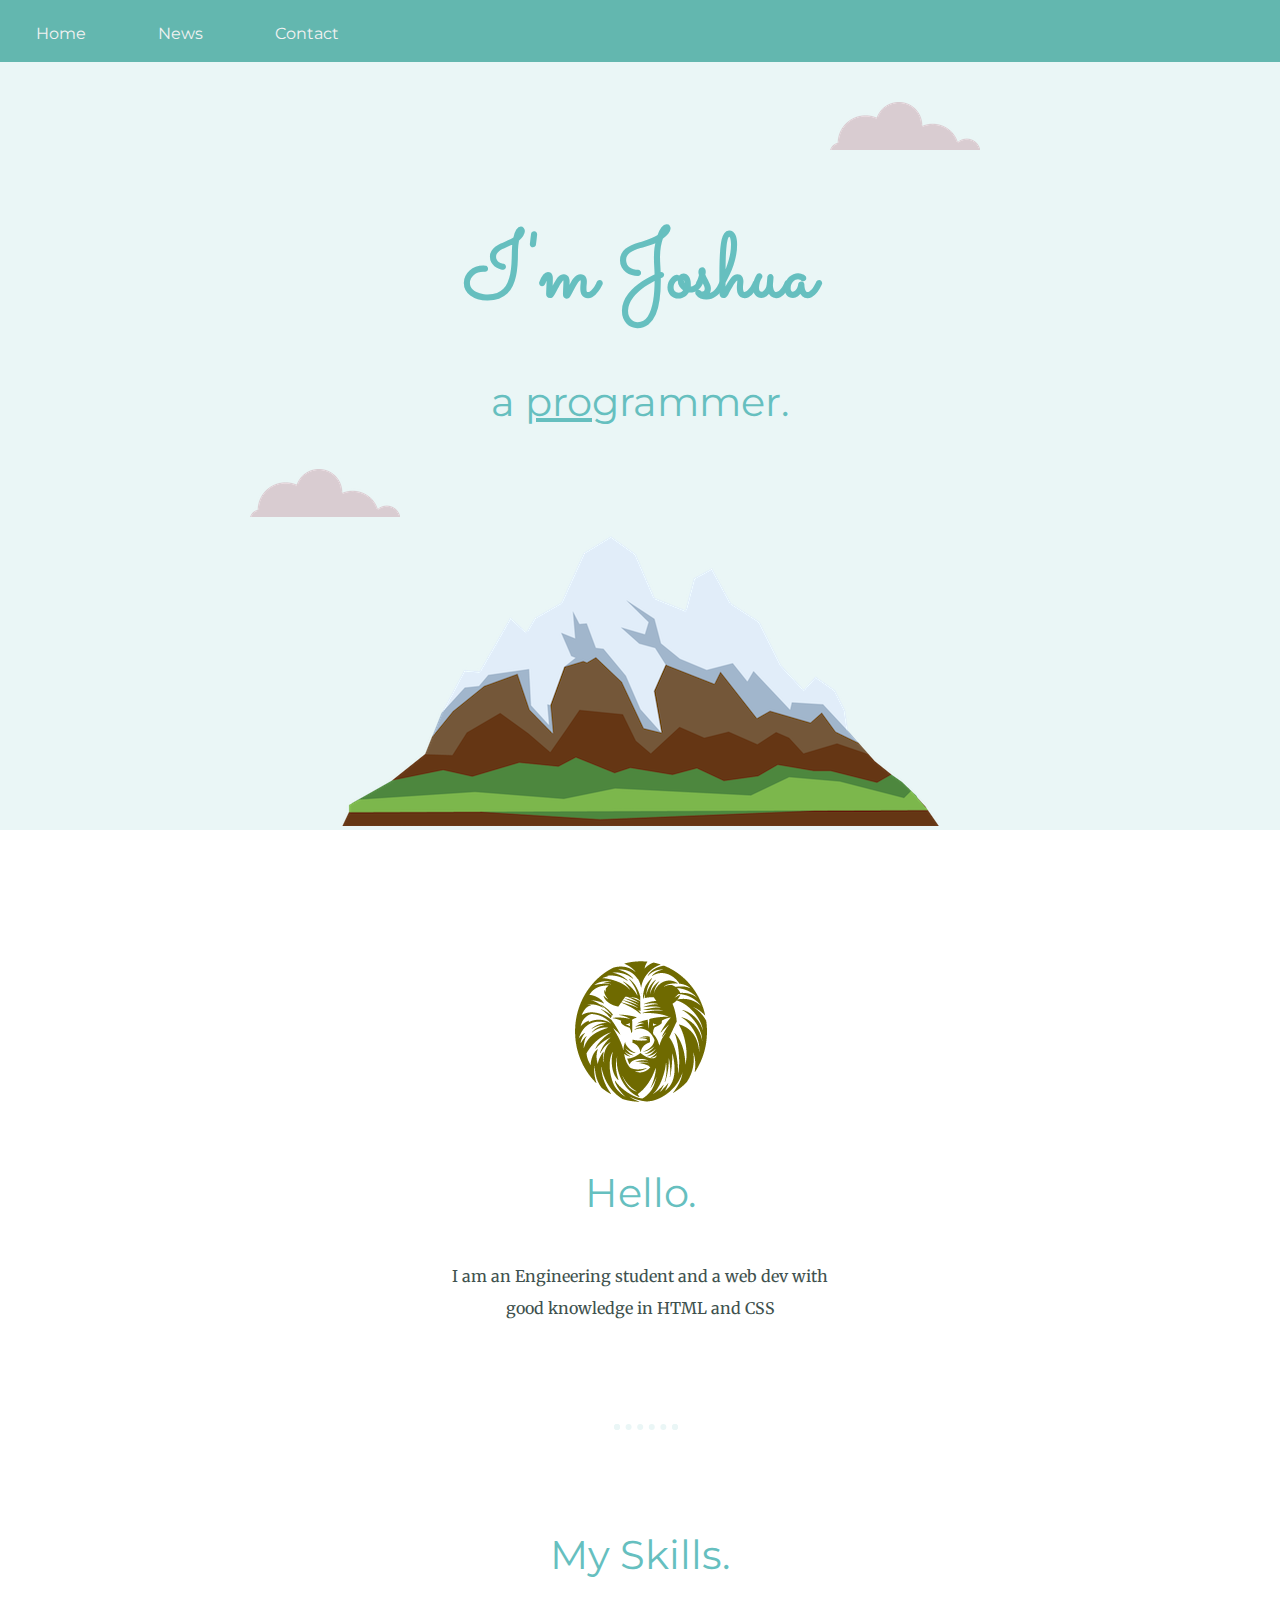
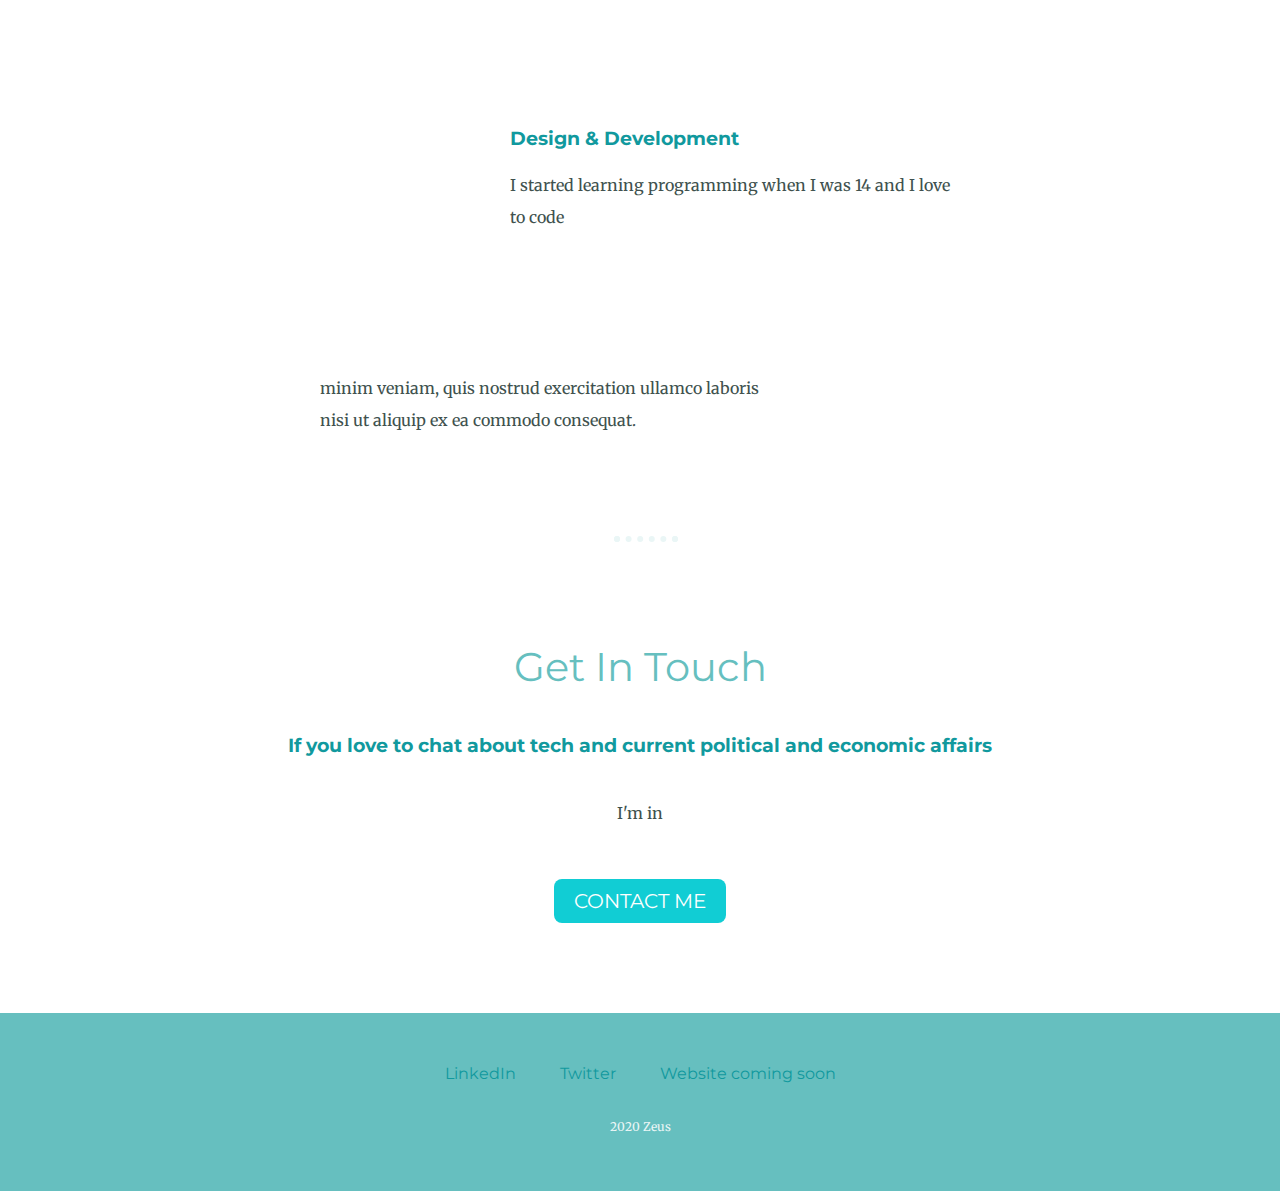
==== index.html @ 71452288 "first commit" ====
<!DOCTYPE html>
<html>

<head>
  <meta charset="utf-8">
  <title>Joshua</title>
  <link rel="stylesheet" href="css/styles.css">
  <link href="https://fonts.googleapis.com/css?family=Merriweather|Montserrat|Sacramento" rel="stylesheet">
  <link rel="icon" href="favicon.ico">
</head>

<body>
  <div class="navbar">
    <a href="#home">Home</a>
    <a href="#news">News</a>
    <a href="#contact">Contact</a>
  </div>

  <div class="main">
    
  </div>

  <div class="top-section">
    <img class="top-cloud" src="images/cloud.png" alt="cloud">
    <div class="title-text">
      <h1>I'm Joshua</h1>
      <h2>a <span class="pro">pro</span>grammer.</h2>
    </div>
    <img class="bottom-cloud" src="images/cloud.png" alt="cloud">
    <img class="mountain" src="images/mountain.png" alt="mountain-img">
  </div>

  <div class="middle-section">
    <div class="profile">
      <img src="images/lion.png">
      <h2>Hello.</h2>
      <p class="intro">I am an Engineering student and a web dev with good knowledge in HTML and CSS</p>
    </div>
    <hr>
    <div class="skills">
      <h2>My Skills.</h2>
      <div class="skill-row">
        <iframe src="https://giphy.com/embed/ko7twHhomhk8E"  class="code-img"  frameBorder="0"></iframe><br>

          <h3>Design & Development</h3>
          <p>I started learning programming when I was 14 and I love to code</p>


      </div>
      <div class="skill-row">
        <iframe src="https://giphy.com/embed/PmjVWXnObsSZ8uzj7K" frameBorder="0" class="chilli-img"></iframe><br>

        <h3></h3>
        <p>minim veniam, quis nostrud exercitation ullamco laboris nisi ut aliquip ex ea commodo consequat. </p>

      </div>
    </div>
    <hr>
    <div class="contact-me">
      <h2>Get In Touch</h2>
      <h3>If you love to chat about tech and current political and economic affairs</h3>
      <p class="contact-message">I'm in</p>
      <a class="btn" href="mailto:sierra.eternal@gmail.com">CONTACT ME</a>
    </div>
  </div>


  <div class="bottom-section">
  <a class="footer-link" href="https://www.linkedin.com/in">LinkedIn</a>
  <a class="footer-link" href="https://twitter.com">Twitter</a>
  <a class="footer-link" >Website coming soon</a>
  <p class="copyright">2020 Zeus</p>
  </div>
</body>

</html>
---- css/styles.css ----
body {
  color: #40514E;
  font-family: 'Merriweather', serif;
  margin: 0;
}

h1 {
  color: #66BFBF;
  font-family: 'Sacramento', sans-serif;
  font-size: 5.625rem;
  margin-bottom: 0;
  margin-top: 0;
  padding-top: 50px;
}

h2 {
  color: #66BFBF;
  font-family: 'Montserrat', sans-serif;
  font-size: 2.5rem;
  font-weight: normal;
  padding-bottom: 10px;
}

h3 {
  color: #11999E;
  font-family: 'Montserrat', sans-serif;
}

a {
  color: #11999E;
  font-family: 'Montserrat', sans-serif;
  margin: 10px 20px;
  text-decoration: none;
}

a:hover {
  color: #EAF6F6;
}

hr {
  border: dotted #EAF6F6 6px;
  border-bottom: none;
  margin: 100px 48%;
  width: 4%;
}

p {
  line-height: 2;
}

.top-section {
  background-color: #EAF6F6;
  display: block;
  padding-top: 100px;
  position: relative;
  text-align: center;
}

.middle-section {
  padding: 100px 0;
  text-align: center;
}

.bottom-section {
  background-color: #66BFBF;
  margin: auto;
  padding: 50px 0 20px;
  text-align: center;
}

.intro {
  margin: auto;
  width: 30%;
}

.skill-row {
  margin: 100px auto;
  text-align: left;
  width: 50%;
}

.top-cloud {
  position: absolute;
  right: 300px;
  top: 40px;
}

.bottom-cloud {
  left: 250px;
  position: absolute;
}

.pro {
  text-decoration: underline;
}

.copyright {
  color: #EAF6F6;
  font-size: 0.75rem;
  padding: 20px 0 20px;
}

.contact-message {
  margin: 40px auto 60px;
  width: 40%;
}

.code-img {
  float: left;
  margin-right: 30px;
  width: 25%;
}

.chilli-img {
  float: right;
  margin-left: 30px;
  width: 25%;
}

.btn {
  -moz-border-radius: 8;
  -webkit-border-radius: 8;
  background-image: -moz-linear-gradient(top, #11cdd4, #11999e);
  background-image: -ms-linear-gradient(top, #11cdd4, #11999e);
  background-image: -o-linear-gradient(top, #11cdd4, #11999e);
  background-image: -webkit-linear-gradient(top, #11cdd4, #11999e);
  background-image: linear-gradient(to bottom, #11cdd4, #11999e);
  background: #11cdd4;
  border-radius: 8px;
  color: #ffffff;
  font-family: 'Montserrat', sans-serif;
  font-size: 20px;
  padding: 10px 20px 10px 20px;
  text-decoration: none;
}

.btn:hover {
  background: #30e3cb;
  background-image: -moz-linear-gradient(top, #30e3cb, #2bc4ad);
  background-image: -ms-linear-gradient(top, #30e3cb, #2bc4ad);
  background-image: -o-linear-gradient(top, #30e3cb, #2bc4ad);
  background-image: -webkit-linear-gradient(top, #30e3cb, #2bc4ad);
  background-image: linear-gradient(to bottom, #30e3cb, #2bc4ad);
  text-decoration: none;
}

.navbar {
  overflow: hidden;
  background-color: #63b7af;
  position: fixed;
  top: 0;
  width: 100%;
}

.navbar a {
  float: left;
  display: block;
  color: #f2f2f2;
  text-align: center;
  padding: 14px 16px;
  text-decoration: none;
}

.navbar a:hover {
  background: #ddd;
  color: black;
}

.main {
  padding: 16px;
    margin-top: 30px;

}
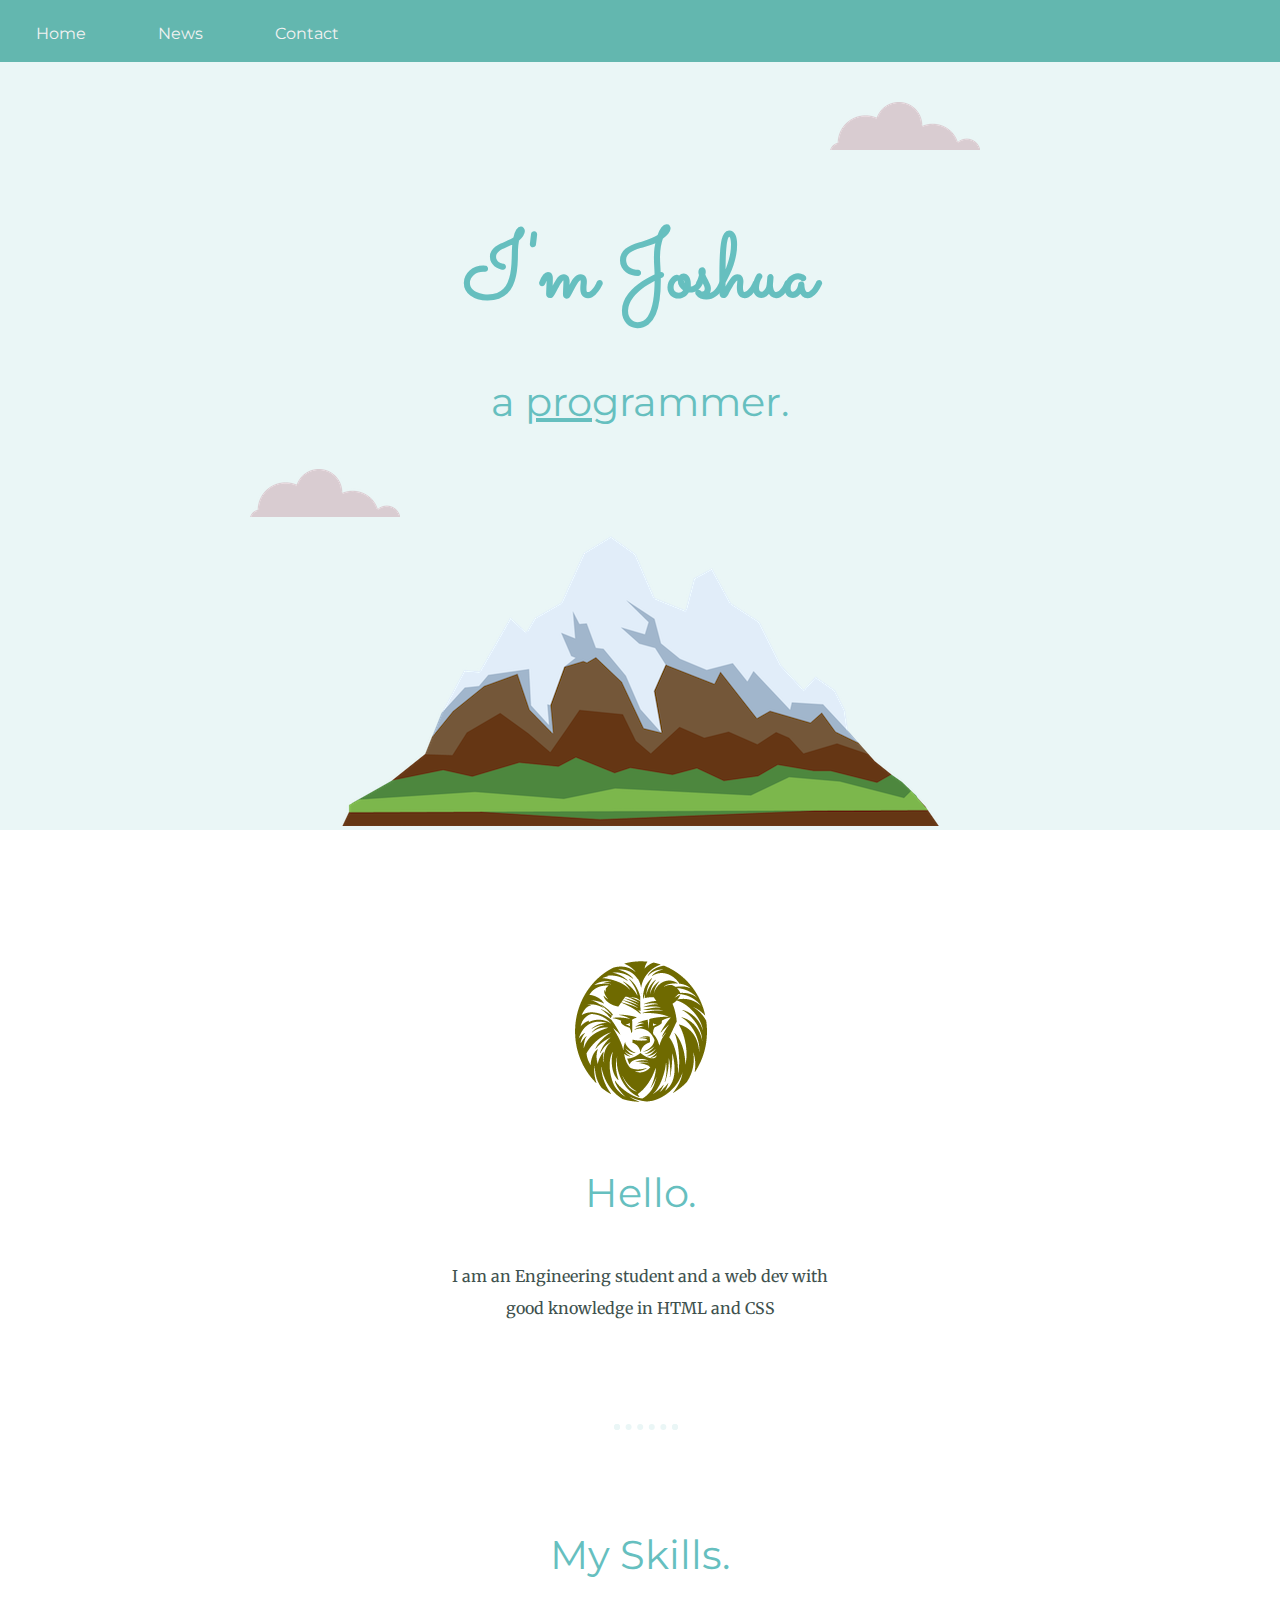
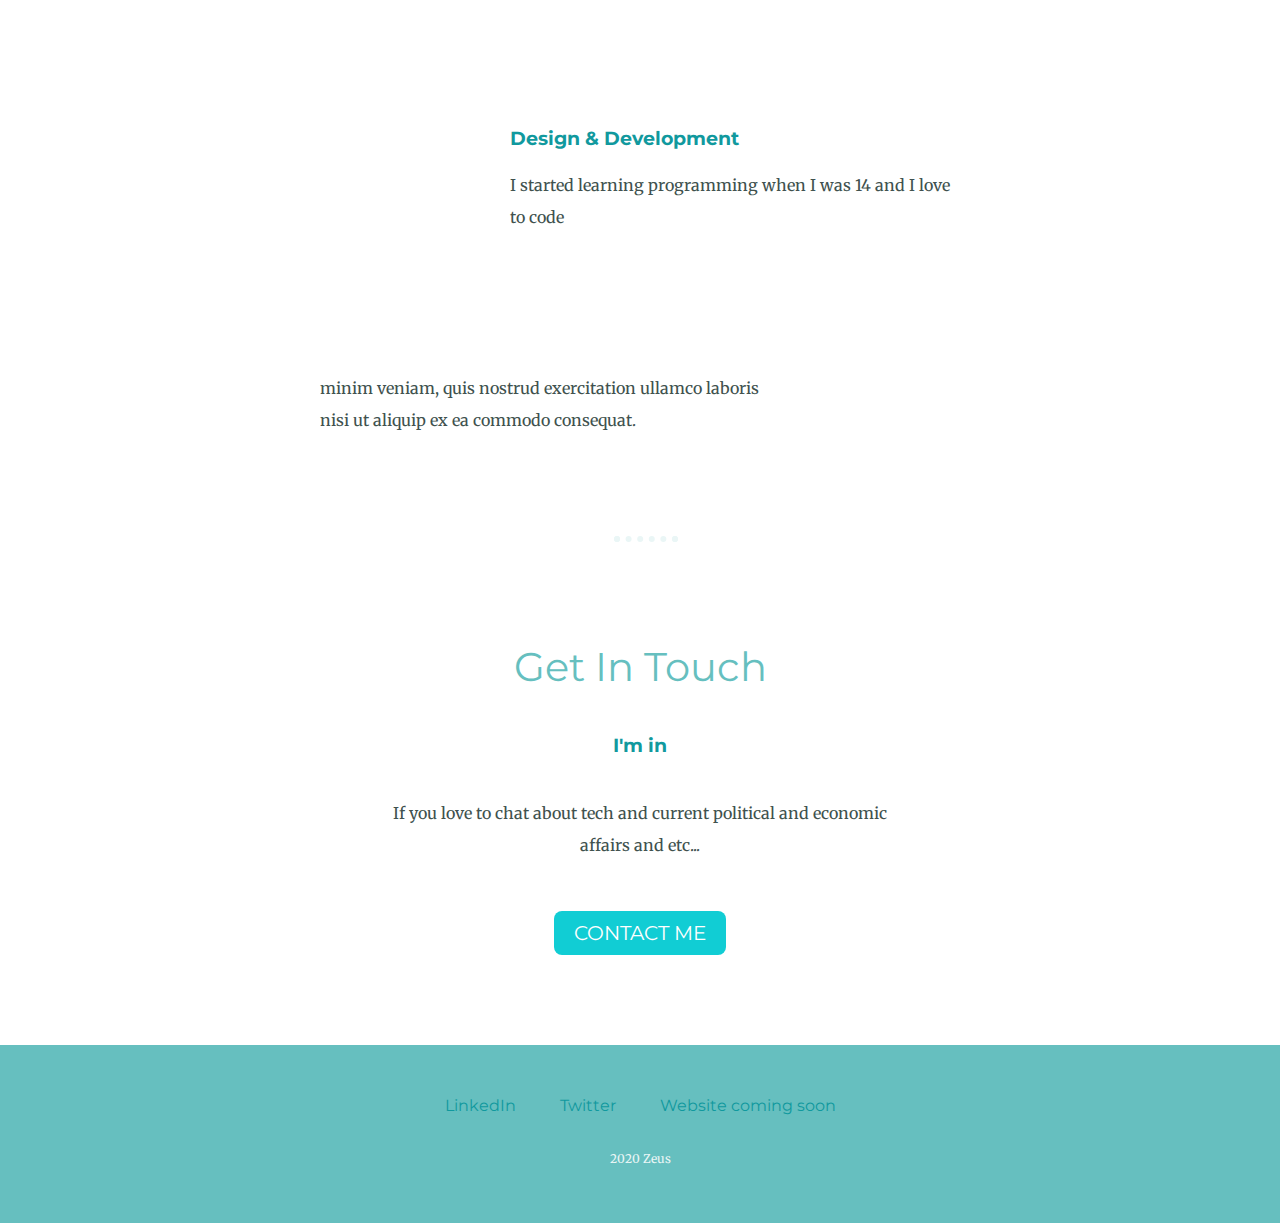
==== commit 68e58944: "second commit" ====
--- a/index.html
+++ b/index.html
@@ -17,7 +17,7 @@
   </div>
 
   <div class="main">
-    
+
   </div>
 
   <div class="top-section">
@@ -58,8 +58,8 @@
     <hr>
     <div class="contact-me">
       <h2>Get In Touch</h2>
-      <h3>If you love to chat about tech and current political and economic affairs</h3>
-      <p class="contact-message">I'm in</p>
+      <h3>I'm in</h3>
+      <p class="contact-message">If you love to chat about tech and current political and economic affairs and etc...</p>
       <a class="btn" href="mailto:sierra.eternal@gmail.com">CONTACT ME</a>
     </div>
   </div>
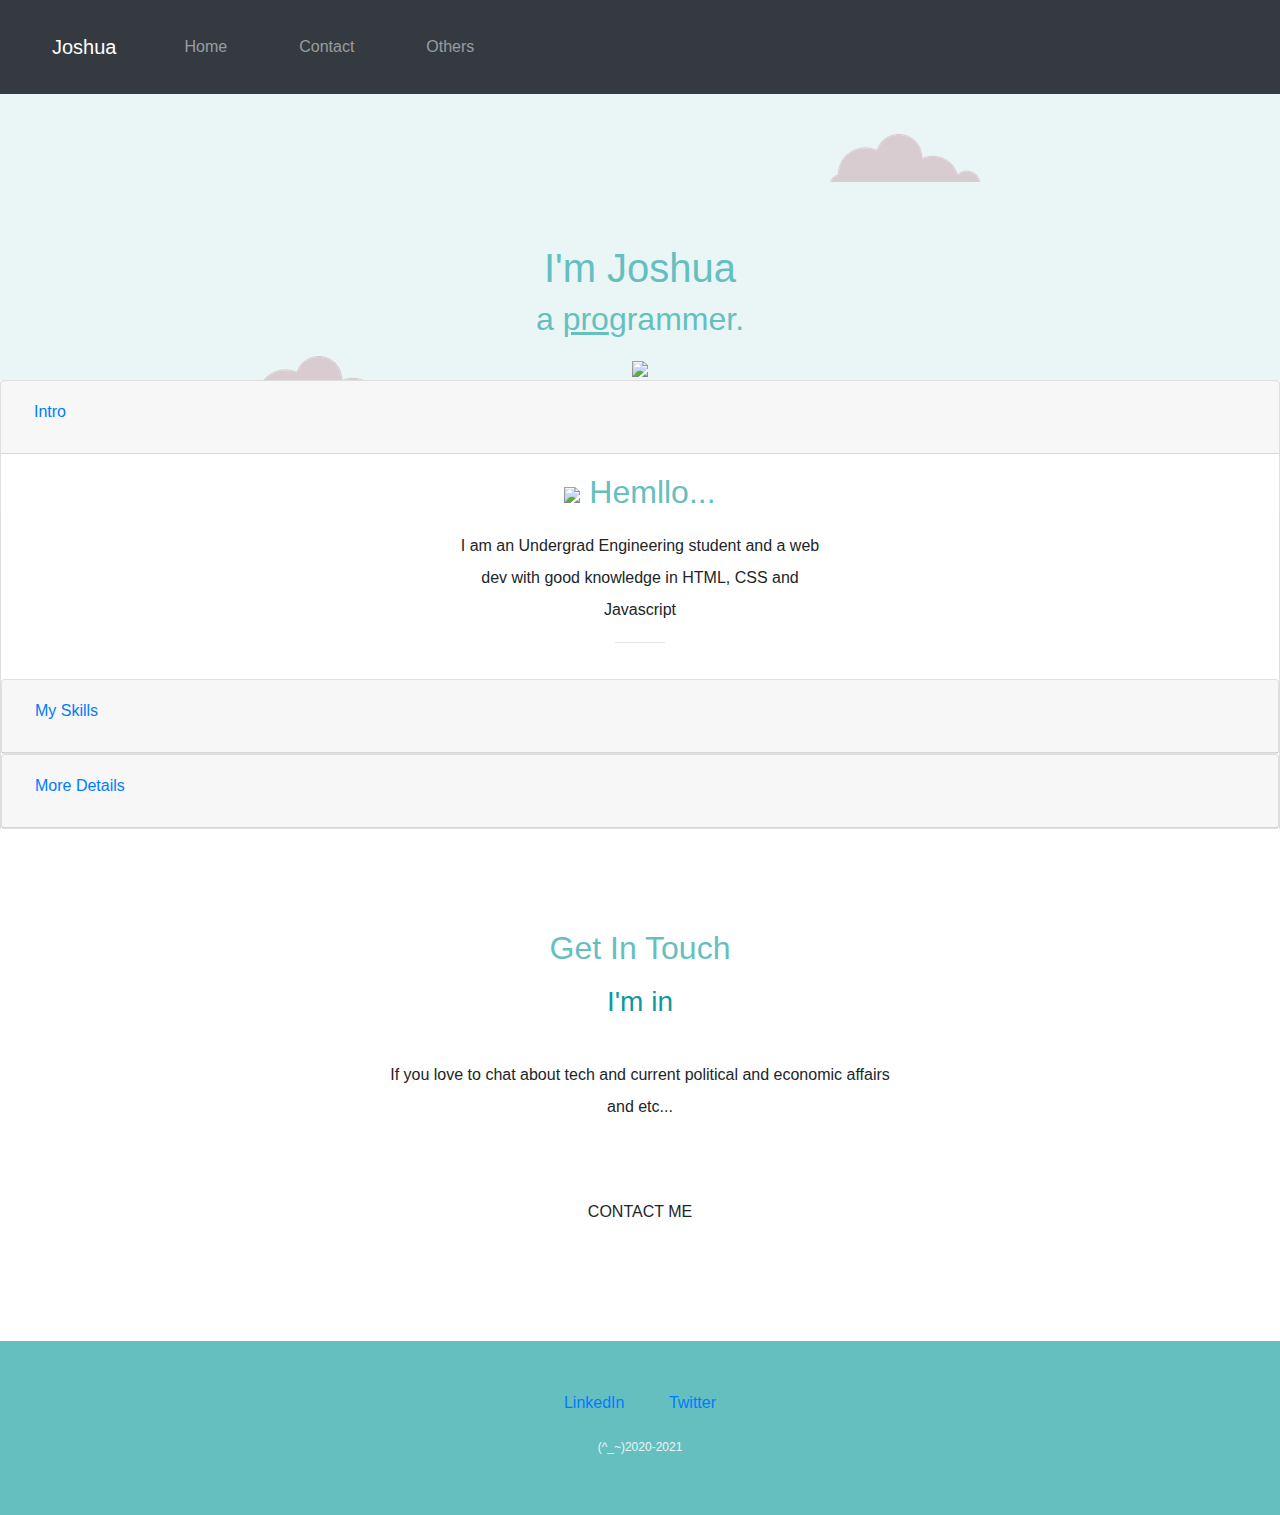
==== commit 800e0464: "Add files via upload" ====
--- a/index.html
+++ b/index.html
@@ -1,76 +1,137 @@
-<!DOCTYPE html>
-<html>
-
-<head>
-  <meta charset="utf-8">
-  <title>Joshua</title>
-  <link rel="stylesheet" href="css/styles.css">
-  <link href="https://fonts.googleapis.com/css?family=Merriweather|Montserrat|Sacramento" rel="stylesheet">
-  <link rel="icon" href="favicon.ico">
-</head>
-
-<body>
-  <div class="navbar">
-    <a href="#home">Home</a>
-    <a href="#news">News</a>
-    <a href="#contact">Contact</a>
-  </div>
-
-  <div class="main">
-
-  </div>
-
-  <div class="top-section">
-    <img class="top-cloud" src="images/cloud.png" alt="cloud">
-    <div class="title-text">
-      <h1>I'm Joshua</h1>
-      <h2>a <span class="pro">pro</span>grammer.</h2>
-    </div>
-    <img class="bottom-cloud" src="images/cloud.png" alt="cloud">
-    <img class="mountain" src="images/mountain.png" alt="mountain-img">
-  </div>
-
-  <div class="middle-section">
-    <div class="profile">
-      <img src="images/lion.png">
-      <h2>Hello.</h2>
-      <p class="intro">I am an Engineering student and a web dev with good knowledge in HTML and CSS</p>
-    </div>
-    <hr>
-    <div class="skills">
-      <h2>My Skills.</h2>
-      <div class="skill-row">
-        <iframe src="https://giphy.com/embed/ko7twHhomhk8E"  class="code-img"  frameBorder="0"></iframe><br>
-
-          <h3>Design & Development</h3>
-          <p>I started learning programming when I was 14 and I love to code</p>
-
-
-      </div>
-      <div class="skill-row">
-        <iframe src="https://giphy.com/embed/PmjVWXnObsSZ8uzj7K" frameBorder="0" class="chilli-img"></iframe><br>
-
-        <h3></h3>
-        <p>minim veniam, quis nostrud exercitation ullamco laboris nisi ut aliquip ex ea commodo consequat. </p>
-
-      </div>
-    </div>
-    <hr>
-    <div class="contact-me">
-      <h2>Get In Touch</h2>
-      <h3>I'm in</h3>
-      <p class="contact-message">If you love to chat about tech and current political and economic affairs and etc...</p>
-      <a class="btn" href="mailto:sierra.eternal@gmail.com">CONTACT ME</a>
-    </div>
-  </div>
-
-
-  <div class="bottom-section">
-  <a class="footer-link" href="https://www.linkedin.com/in">LinkedIn</a>
-  <a class="footer-link" href="https://twitter.com">Twitter</a>
-  <a class="footer-link" >Website coming soon</a>
-  <p class="copyright">2020 Zeus</p>
-  </div>
-</body>
-
-</html>
+<!DOCTYPE html>
+<html>
+
+<head>
+  <meta charset="utf-8">
+  <title>Joshua</title>
+  <link rel="stylesheet" href="css/styles.css">
+  <link rel="stylesheet" href="https://stackpath.bootstrapcdn.com/bootstrap/4.5.2/css/bootstrap.min.css" integrity="sha384-JcKb8q3iqJ61gNV9KGb8thSsNjpSL0n8PARn9HuZOnIxN0hoP+VmmDGMN5t9UJ0Z" crossorigin="anonymous">
+  <link href="https://fonts.googleapis.com/css2?family=Amatic+SC:wght@700&family=Grandstander:wght@300&family=Lobster&display=swap" rel="stylesheet">
+  <link rel="icon" href="favicon.ico">
+</head>
+
+<body>
+
+
+
+  <nav class="navbar navbar-expand-lg navbar-dark bg-dark">
+    <a class="navbar-brand" href="#">Joshua</a>
+    <button class="navbar-toggler" type="button" data-toggle="collapse" data-target="#navbarNav" aria-controls="navbarNav" aria-expanded="false" aria-label="Toggle navigation">
+      <span class="navbar-toggler-icon"></span>
+    </button>
+    <div class="collapse navbar-collapse" id="navbarNav">
+      <ul class="navbar-nav">
+        <li class="nav-item active">
+          <a class="navbar-text" href="#cv">Home <span class="sr-only">(current)</span></a>
+        </li>
+        <li class="nav-item">
+          <a class="navbar-text" href="mailto:sierra.eternal@gmail.com">Contact</a>
+        </li>
+        <li class="nav-item">
+          <a class="navbar-text" href="#cv">Others</a>
+        </li>
+      </ul>
+    </div>
+  </nav>
+
+
+  <div class="top-section">
+    <img class="top-cloud" src="images/cloud.png" alt="cloud">
+    <div class="title-text">
+      <h1 class="best">I'm Joshua</h1>
+      <h2 class="best">a <span class="pro">pro</span>grammer.</h2>
+    </div>
+    <img class="bottom-cloud" src="images/cloud.png" alt="cloud">
+    <img class="cherry" src="images/cherry.png">
+  </div>
+  <div class="accordion" id="accordionExample">
+    <div class="card">
+      <div class="card-header" id="headingOne">
+        <h2 class="mb-0">
+          <button class="btn btn-link btn-block text-left" type="button" data-toggle="collapse" data-target="#collapseOne" aria-expanded="true" aria-controls="collapseOne">
+            Intro
+          </button>
+        </h2>
+      </div>
+
+      <div id="collapseOne" class="collapse show" aria-labelledby="headingOne" data-parent="#accordionExample">
+        <div class="card-body middle-section">
+          <div class="profile">
+
+            <h2><img id="doge" src="images/doge.png"> Hemllo... </h2>
+            <p class="intro">I am an Undergrad Engineering student and a web dev with good knowledge in HTML, CSS and Javascript </p>
+          </div>
+          <hr>
+
+        </div>
+      </div>
+      <div class="card">
+        <div class="card-header" id="headingTwo">
+          <h2 class="mb-0">
+            <button class="btn btn-link btn-block text-left collapsed" type="button" data-toggle="collapse" data-target="#collapseTwo" aria-expanded="false" aria-controls="collapseTwo">
+              My Skills
+            </button>
+          </h2>
+        </div>
+        <div id="collapseTwo" class="collapse" aria-labelledby="headingTwo" data-parent="#accordionExample">
+          <div class="card-body middle-section">
+            <div class="skills">
+              <h2>My Skills.</h2>
+              <div class="skill-row">
+                <iframe src="https://giphy.com/embed/ko7twHhomhk8E" class="code-img" frameBorder="0"></iframe><br>
+
+                <h3>Design & Development</h3>
+                <p>I started learning programming when I was 14 and I love to code</p>
+
+
+              </div>
+              <div class="skill-row">
+                <iframe src="https://giphy.com/embed/PmjVWXnObsSZ8uzj7K" frameBorder="0" class="chilli-img"></iframe><br>
+
+                <h3>Hobbies</h3>
+                <p>I play tennis and love gaming</p>
+
+              </div>
+            </div></div>
+        </div>
+      </div>
+      <div class="card">
+        <div class="card-header" id="headingThree">
+          <h2 class="mb-0">
+            <button class="btn btn-link btn-block text-left collapsed" type="button" data-toggle="collapse" data-target="#collapseThree" aria-expanded="false" aria-controls="collapseThree">
+              More Details
+            </button>
+          </h2>
+        </div>
+        <div id="collapseThree" class="collapse" aria-labelledby="headingThree" data-parent="#accordionExample">
+          <div class="card-body">
+          <a href="#cv">Check my CV</a>
+          </div>
+        </div>
+      </div>
+    </div>
+
+    <div class="middle-section">
+
+
+      <div class="contact-me">
+        <h2>Get In Touch</h2>
+        <h3>I'm in</h3>
+        <p class="contact-message">If you love to chat about tech and current political and economic affairs and etc...</p>
+        <a class="btn" href="mailto:sierra.eternal@gmail.com">CONTACT ME</a>
+      </div>
+    </div>
+
+    <div class="bottom-section">
+      <a class="footer-link" href="https://www.linkedin.com/in">LinkedIn</a>
+      <a class="footer-link" href="https://twitter.com">Twitter</a>
+      <p class="copyright">(^_~)2020-2021</p>
+    </div>
+
+    <script src="https://code.jquery.com/jquery-3.5.1.slim.min.js" integrity="sha384-DfXdz2htPH0lsSSs5nCTpuj/zy4C+OGpamoFVy38MVBnE+IbbVYUew+OrCXaRkfj" crossorigin="anonymous"></script>
+    <script src="https://cdn.jsdelivr.net/npm/popper.js@1.16.1/dist/umd/popper.min.js" integrity="sha384-9/reFTGAW83EW2RDu2S0VKaIzap3H66lZH81PoYlFhbGU+6BZp6G7niu735Sk7lN" crossorigin="anonymous"></script>
+    <script src="https://stackpath.bootstrapcdn.com/bootstrap/4.5.2/js/bootstrap.min.js" integrity="sha384-B4gt1jrGC7Jh4AgTPSdUtOBvfO8shuf57BaghqFfPlYxofvL8/KUEfYiJOMMV+rV" crossorigin="anonymous"></script>
+
+</body>
+
+</html>
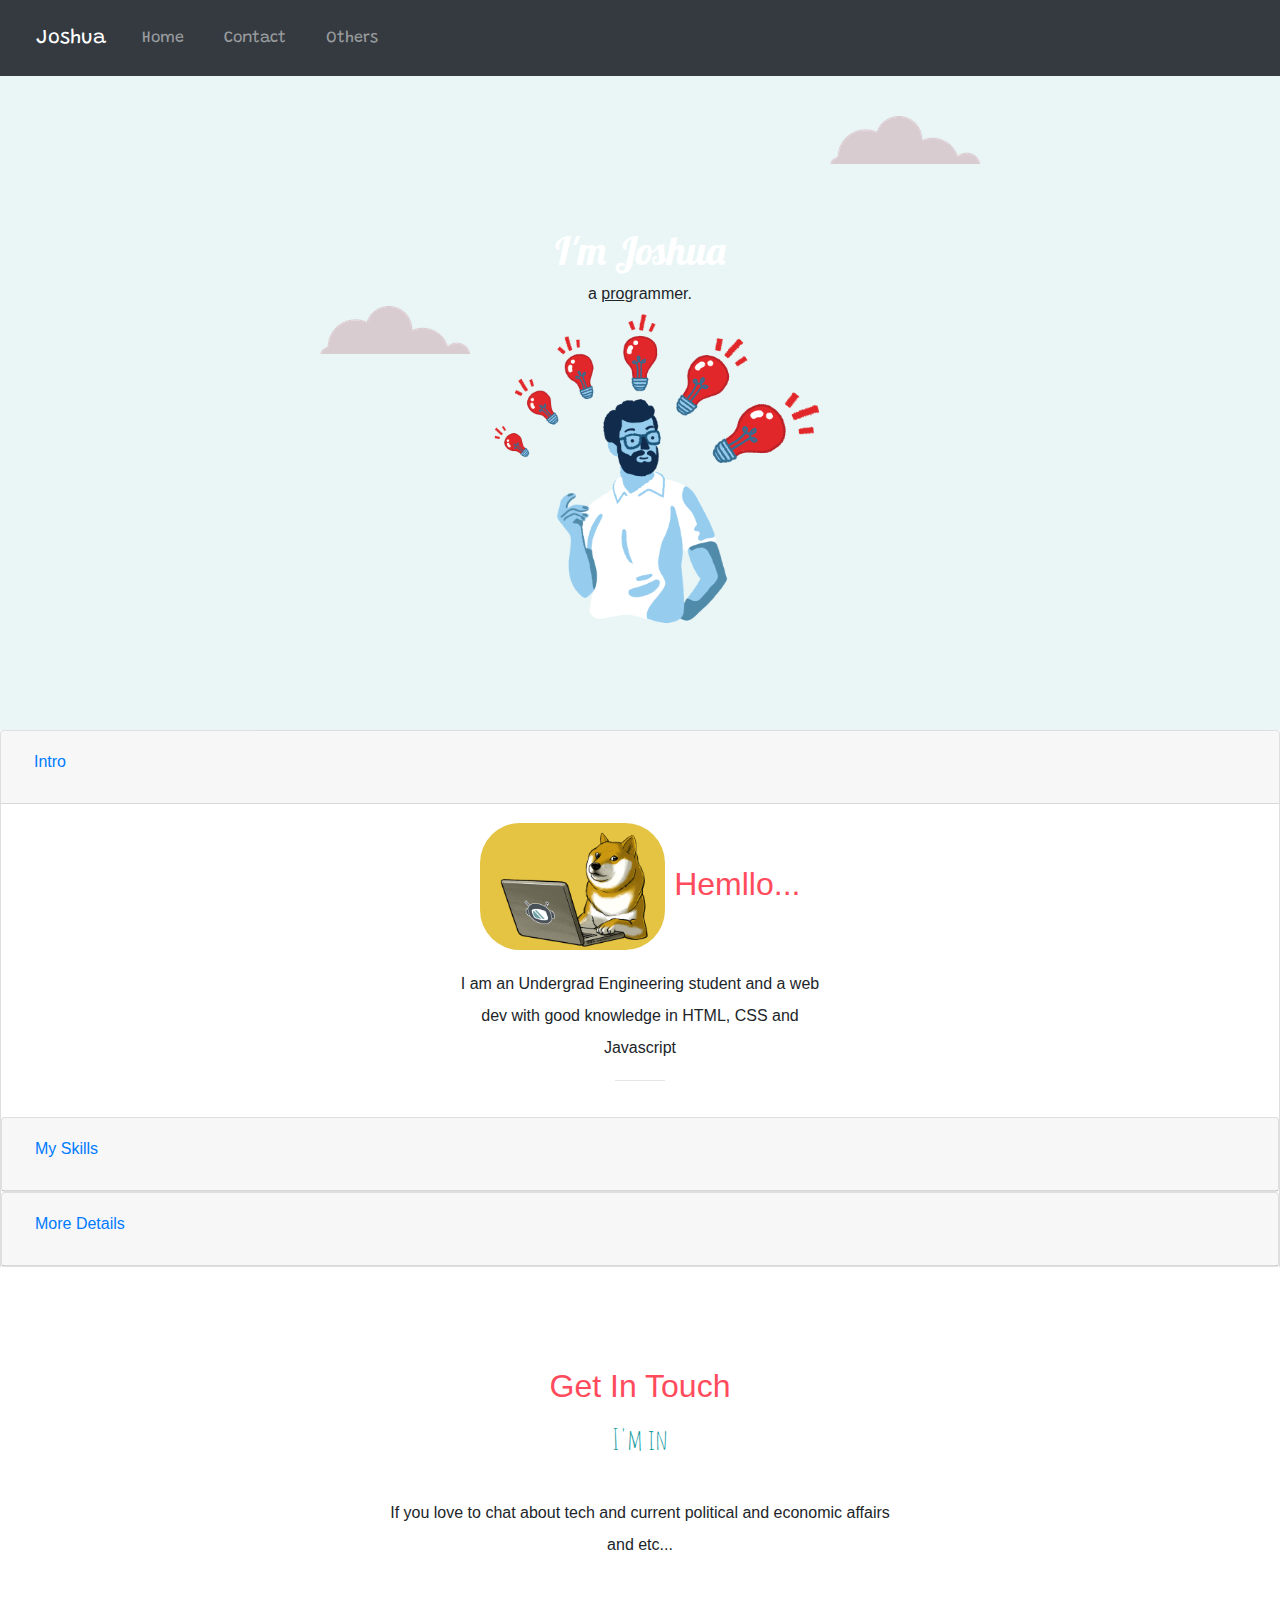
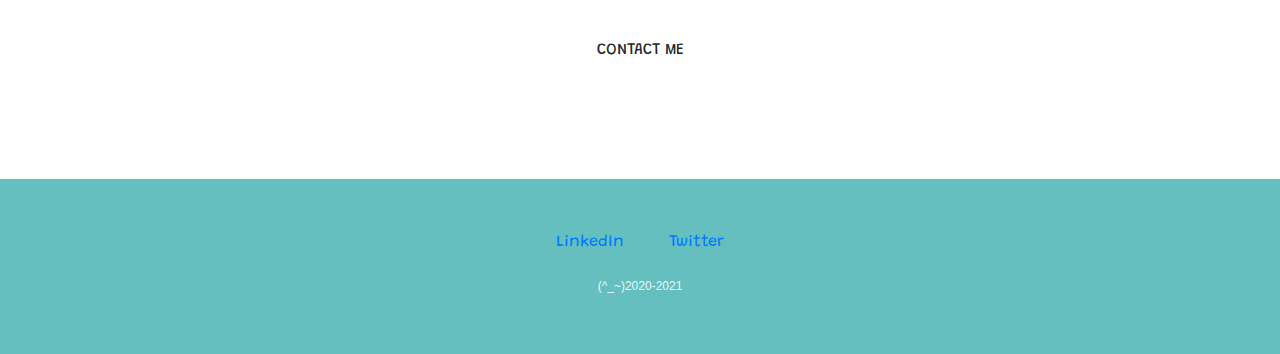
==== commit 1274c0a3: "Add files via upload" ====
--- a/index.html
+++ b/index.html
@@ -22,13 +22,13 @@
     <div class="collapse navbar-collapse" id="navbarNav">
       <ul class="navbar-nav">
         <li class="nav-item active">
-          <a class="navbar-text" href="#cv">Home <span class="sr-only">(current)</span></a>
+          <a class="navbar-text" href="cv.html">Home <span class="sr-only">(current)</span></a>
         </li>
         <li class="nav-item">
           <a class="navbar-text" href="mailto:sierra.eternal@gmail.com">Contact</a>
         </li>
         <li class="nav-item">
-          <a class="navbar-text" href="#cv">Others</a>
+          <a class="navbar-text" href="cv.html">Others</a>
         </li>
       </ul>
     </div>
@@ -39,7 +39,7 @@
     <img class="top-cloud" src="images/cloud.png" alt="cloud">
     <div class="title-text">
       <h1 class="best">I'm Joshua</h1>
-      <h2 class="best">a <span class="pro">pro</span>grammer.</h2>
+      <h2class="best">a <span class="pro">pro</span>grammer.</h2>
     </div>
     <img class="bottom-cloud" src="images/cloud.png" alt="cloud">
     <img class="cherry" src="images/cherry.png">
@@ -105,7 +105,7 @@
         </div>
         <div id="collapseThree" class="collapse" aria-labelledby="headingThree" data-parent="#accordionExample">
           <div class="card-body">
-          <a href="#cv">Check my CV</a>
+          <a href="cv.html">Check my CV</a>
           </div>
         </div>
       </div>
--- a/css/styles.css
+++ b/css/styles.css
@@ -1,12 +1,12 @@
 body {
   color: #40514E;
-  font-family: 'Merriweather', serif;
+  font-family: 'Grandstander', cursive;
   margin: 0;
 }
 
 h1 {
   color: #66BFBF;
-  font-family: 'Sacramento', sans-serif;
+  font-family: 'Lobster', cursive;
   font-size: 5.625rem;
   margin-bottom: 0;
   margin-top: 0;
@@ -14,8 +14,7 @@
 }
 
 h2 {
-  color: #66BFBF;
-  font-family: 'Montserrat', sans-serif;
+  color: #ff4b5c;
   font-size: 2.5rem;
   font-weight: normal;
   padding-bottom: 10px;
@@ -23,12 +22,12 @@
 
 h3 {
   color: #11999E;
-  font-family: 'Montserrat', sans-serif;
+  font-family: 'Amatic SC', cursive;
 }
 
 a {
   color: #11999E;
-  font-family: 'Montserrat', sans-serif;
+  font-family: 'Grandstander', cursive;
   margin: 10px 20px;
   text-decoration: none;
 }
@@ -48,10 +47,15 @@
   line-height: 2;
 }
 
+.best
+{
+  color: white;
+}
 .top-section {
   background-color: #EAF6F6;
+  background-image: url('https://images.unsplash.com/photo-1494783367193-149034c05e8f?ixlib=rb-1.2.1&auto=format&fit=crop&w=1950&q=80');
   display: block;
-  padding-top: 100px;
+  padding: 100px;
   position: relative;
   text-align: center;
 }
@@ -86,7 +90,7 @@
 }
 
 .bottom-cloud {
-  left: 250px;
+  left: 320px;
   position: absolute;
 }
 
@@ -116,58 +120,20 @@
   margin-left: 30px;
   width: 25%;
 }
-
-.btn {
-  -moz-border-radius: 8;
-  -webkit-border-radius: 8;
-  background-image: -moz-linear-gradient(top, #11cdd4, #11999e);
-  background-image: -ms-linear-gradient(top, #11cdd4, #11999e);
-  background-image: -o-linear-gradient(top, #11cdd4, #11999e);
-  background-image: -webkit-linear-gradient(top, #11cdd4, #11999e);
-  background-image: linear-gradient(to bottom, #11cdd4, #11999e);
-  background: #11cdd4;
-  border-radius: 8px;
-  color: #ffffff;
-  font-family: 'Montserrat', sans-serif;
-  font-size: 20px;
-  padding: 10px 20px 10px 20px;
-  text-decoration: none;
+.navbar-custom {
+    background-color: #43658b;
 }
-
-.btn:hover {
-  background: #30e3cb;
-  background-image: -moz-linear-gradient(top, #30e3cb, #2bc4ad);
-  background-image: -ms-linear-gradient(top, #30e3cb, #2bc4ad);
-  background-image: -o-linear-gradient(top, #30e3cb, #2bc4ad);
-  background-image: -webkit-linear-gradient(top, #30e3cb, #2bc4ad);
-  background-image: linear-gradient(to bottom, #30e3cb, #2bc4ad);
-  text-decoration: none;
+.navbar-brand, .navbar-text {
+    color: #ed6663;
 }
-
-.navbar {
-  overflow: hidden;
-  background-color: #63b7af;
-  position: fixed;
-  top: 0;
-  width: 100%;
+.cherry
+{
+  width: 40%;
+  height: 40%;
 }
-
-.navbar a {
-  float: left;
-  display: block;
-  color: #f2f2f2;
-  text-align: center;
-  padding: 14px 16px;
-  text-decoration: none;
+#doge
+{
+  width: 15%;
+  height: 15%;
+  border-radius: 40px;
 }
-
-.navbar a:hover {
-  background: #ddd;
-  color: black;
-}
-
-.main {
-  padding: 16px;
-    margin-top: 30px;
-
-}
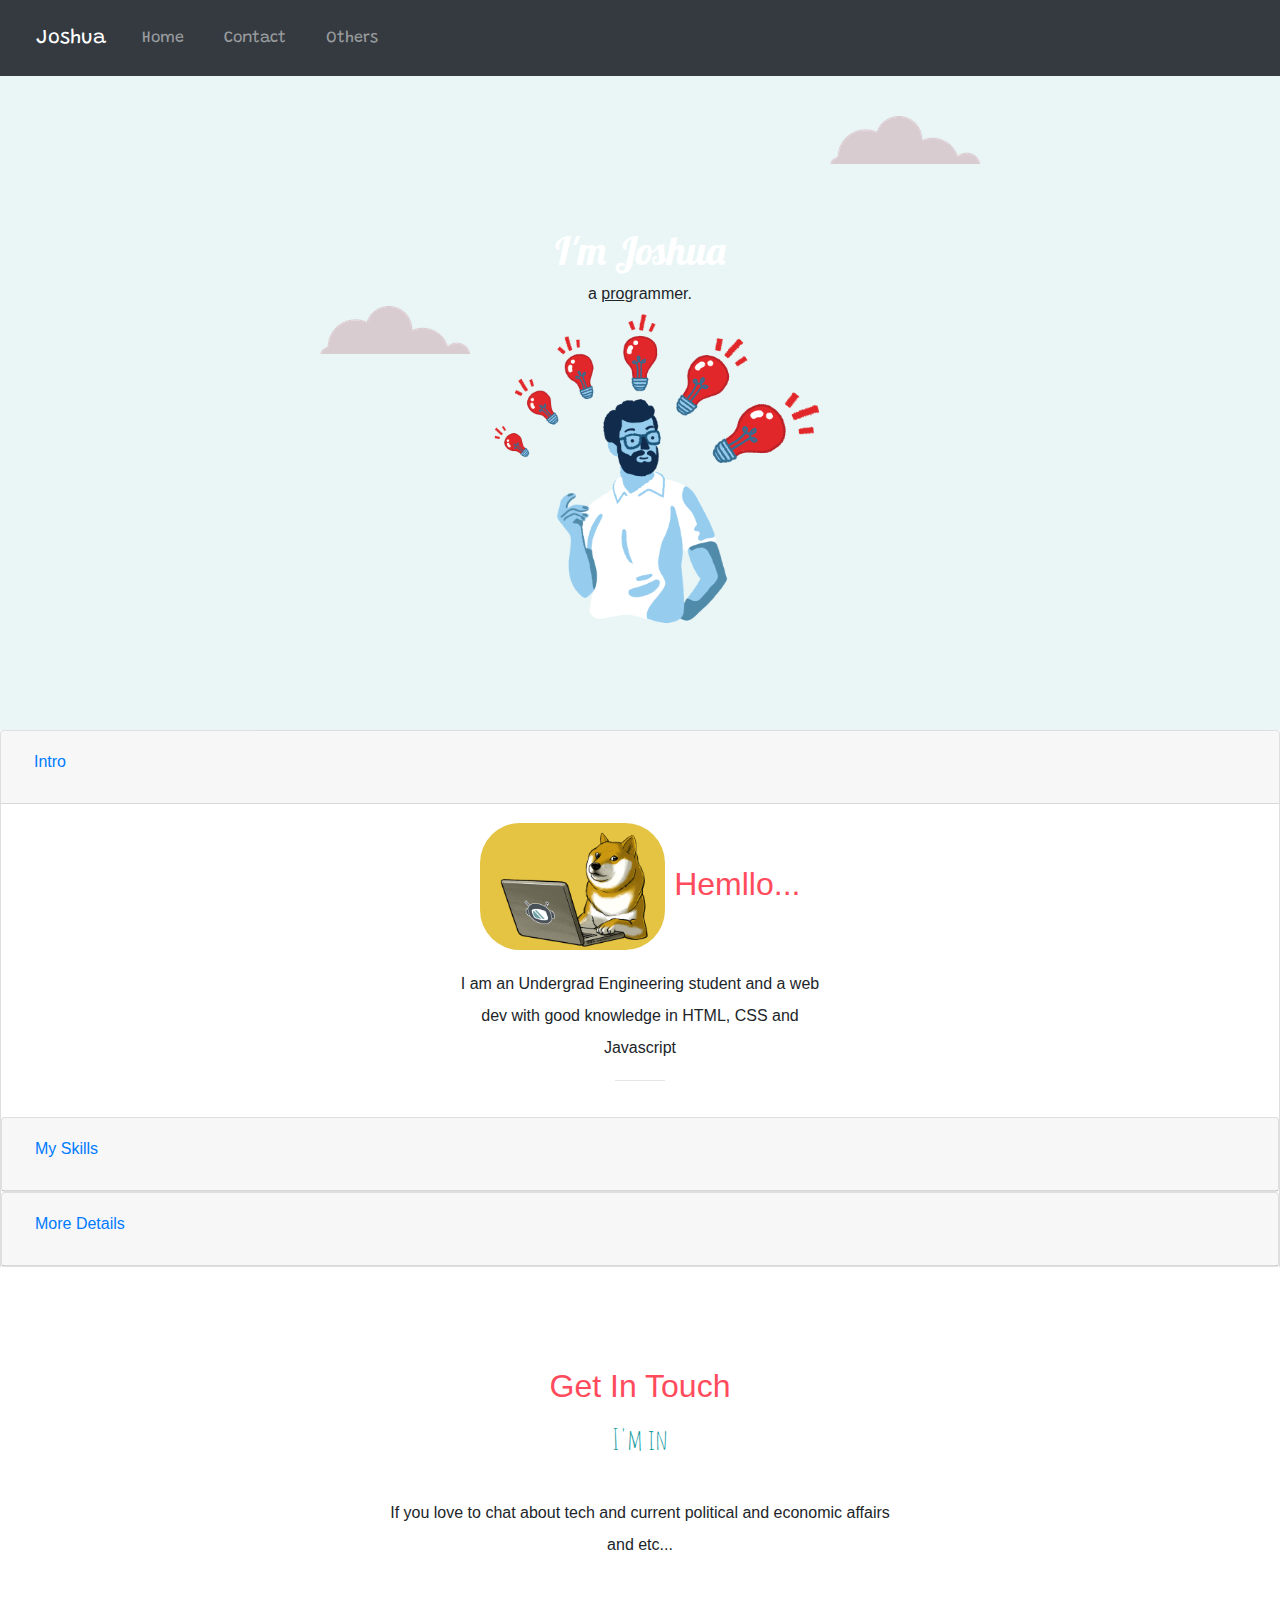
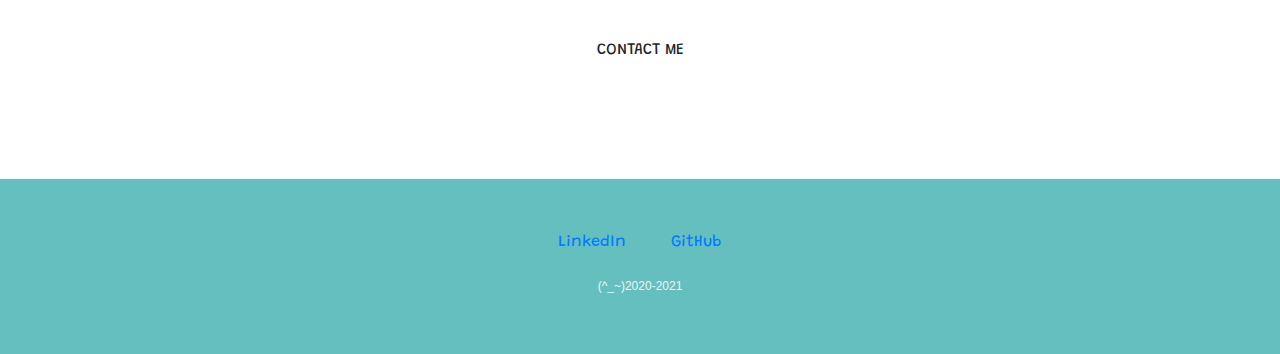
==== commit 8557527e: "Update index.html" ====
--- a/index.html
+++ b/index.html
@@ -123,8 +123,8 @@
     </div>
 
     <div class="bottom-section">
-      <a class="footer-link" href="https://www.linkedin.com/in">LinkedIn</a>
-      <a class="footer-link" href="https://twitter.com">Twitter</a>
+      <a class="footer-link" href="https://www.linkedin.com/in/joshuajerome45/">LinkedIn</a>
+      <a class="footer-link" href="https://github.com/joshualead">GitHub</a>
       <p class="copyright">(^_~)2020-2021</p>
     </div>
 
